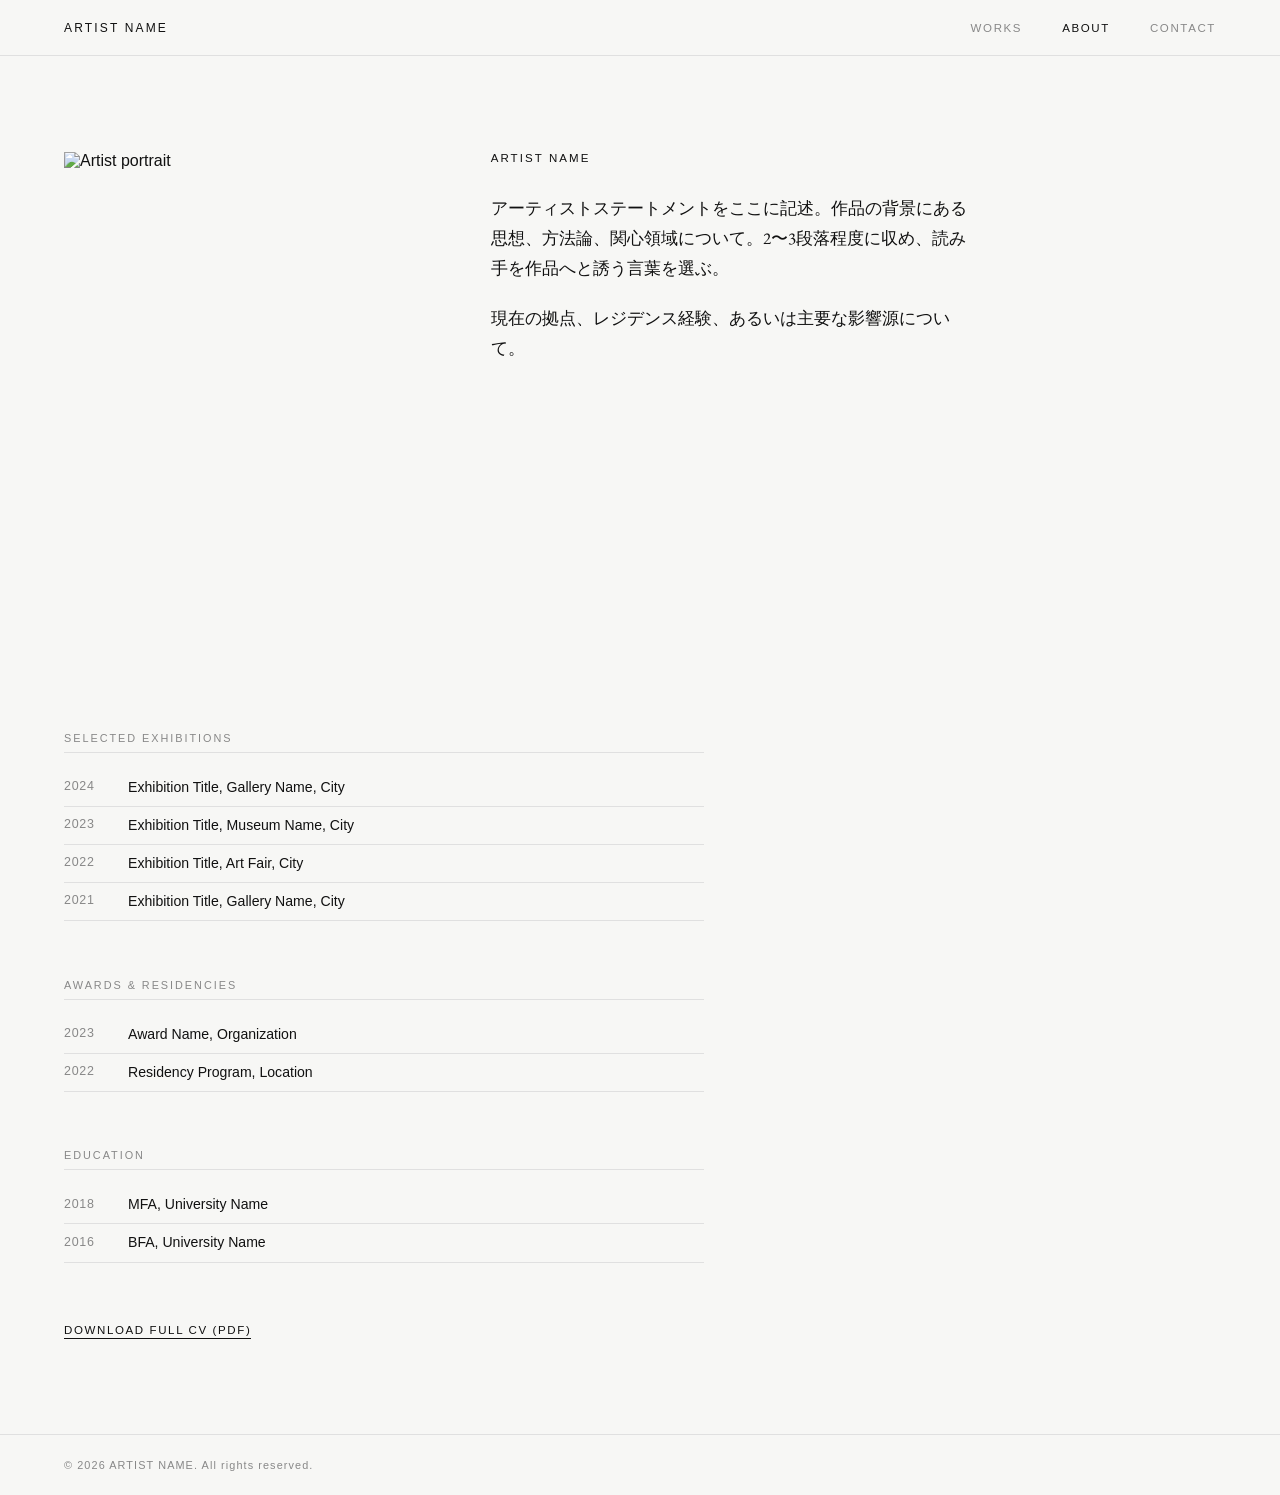
==== about.html @ 04e2e1ee "Add files via upload" ====
<!DOCTYPE html>
<html lang="ja">
<head>
  <meta charset="UTF-8" />
  <meta name="viewport" content="width=device-width, initial-scale=1.0" />
  <title>ARTIST NAME — About</title>
  <meta name="description" content="Bio and CV of ARTIST NAME" />
  <link rel="stylesheet" href="assets/css/style.css" />
  <link rel="preconnect" href="https://fonts.googleapis.com" />
  <link rel="preconnect" href="https://fonts.gstatic.com" crossorigin />
  <link href="https://fonts.googleapis.com/css2?family=EB+Garamond:ital,wght@0,400;0,500;1,400&family=Helvetica+Neue:wght@300;400&display=swap" rel="stylesheet" />
</head>
<body>

  <header class="site-header">
    <a href="index.html" class="site-title">ARTIST NAME</a>
    <nav class="site-nav">
      <a href="index.html" class="nav-link">Works</a>
      <a href="about.html" class="nav-link active">About</a>
      <a href="contact.html" class="nav-link">Contact</a>
    </nav>
  </header>

  <main class="about-page">

    <section class="about-bio">
      <div class="about-portrait">
        <img src="assets/images/portrait.jpg" alt="Artist portrait" />
      </div>
      <div class="about-text">
        <h1 class="about-name">ARTIST NAME</h1>
        <p class="about-statement">
          アーティストステートメントをここに記述。作品の背景にある思想、方法論、関心領域について。2〜3段落程度に収め、読み手を作品へと誘う言葉を選ぶ。
        </p>
        <p class="about-statement">
          現在の拠点、レジデンス経験、あるいは主要な影響源について。
        </p>
      </div>
    </section>

    <!-- CV -->
    <section class="cv-section">

      <div class="cv-block">
        <h2 class="cv-heading">Selected Exhibitions</h2>
        <ul class="cv-list">
          <li><span class="cv-year">2024</span><span class="cv-detail">Exhibition Title, Gallery Name, City</span></li>
          <li><span class="cv-year">2023</span><span class="cv-detail">Exhibition Title, Museum Name, City</span></li>
          <li><span class="cv-year">2022</span><span class="cv-detail">Exhibition Title, Art Fair, City</span></li>
          <li><span class="cv-year">2021</span><span class="cv-detail">Exhibition Title, Gallery Name, City</span></li>
        </ul>
      </div>

      <div class="cv-block">
        <h2 class="cv-heading">Awards &amp; Residencies</h2>
        <ul class="cv-list">
          <li><span class="cv-year">2023</span><span class="cv-detail">Award Name, Organization</span></li>
          <li><span class="cv-year">2022</span><span class="cv-detail">Residency Program, Location</span></li>
        </ul>
      </div>

      <div class="cv-block">
        <h2 class="cv-heading">Education</h2>
        <ul class="cv-list">
          <li><span class="cv-year">2018</span><span class="cv-detail">MFA, University Name</span></li>
          <li><span class="cv-year">2016</span><span class="cv-detail">BFA, University Name</span></li>
        </ul>
      </div>

      <div class="cv-download">
        <a href="assets/cv.pdf" class="cv-download-link" download>Download Full CV (PDF)</a>
      </div>

    </section>

  </main>

  <footer class="site-footer">
    <span>&copy; <span id="year"></span> ARTIST NAME. All rights reserved.</span>
  </footer>

  <script src="assets/js/main.js"></script>
</body>
</html>
---- assets/css/style.css ----
/* ============================================================
   ARTIST PORTFOLIO — style.css
   Philosophy: Work first. Everything else is silence.
   ============================================================ */

/* ── TOKENS ───────────────────────────────────────────────── */
:root {
  --bg:          #f7f7f5;
  --surface:     #ffffff;
  --ink:         #111111;
  --ink-muted:   #888888;
  --border:      #e0e0e0;
  --accent:      #111111;

  --font-serif:  'EB Garamond', Georgia, serif;
  --font-sans:   'Helvetica Neue', Helvetica, Arial, sans-serif;

  --header-h:    56px;
  --gap:         clamp(16px, 2.5vw, 40px);
  --page-pad:    clamp(20px, 5vw, 72px);

  --ease:        cubic-bezier(0.25, 0.1, 0.25, 1);
}

/* ── RESET ────────────────────────────────────────────────── */
*, *::before, *::after { box-sizing: border-box; margin: 0; padding: 0; }

html { font-size: 16px; scroll-behavior: smooth; }

body {
  background: var(--bg);
  color: var(--ink);
  font-family: var(--font-sans);
  font-weight: 300;
  -webkit-font-smoothing: antialiased;
  min-height: 100vh;
  display: flex;
  flex-direction: column;
}

img { display: block; max-width: 100%; height: auto; }
a   { color: inherit; text-decoration: none; }
ul  { list-style: none; }

/* ── HEADER ───────────────────────────────────────────────── */
.site-header {
  position: fixed;
  top: 0; left: 0; right: 0;
  height: var(--header-h);
  display: flex;
  align-items: center;
  justify-content: space-between;
  padding: 0 var(--page-pad);
  background: var(--bg);
  z-index: 100;
  border-bottom: 1px solid var(--border);
}

.site-title {
  font-family: var(--font-sans);
  font-size: 0.75rem;
  font-weight: 400;
  letter-spacing: 0.18em;
  text-transform: uppercase;
}

.site-nav { display: flex; gap: 2.5rem; }

.nav-link {
  font-size: 0.72rem;
  font-weight: 400;
  letter-spacing: 0.14em;
  text-transform: uppercase;
  color: var(--ink-muted);
  transition: color 0.2s var(--ease);
}
.nav-link:hover, .nav-link.active { color: var(--ink); }

/* ── WORKS GRID ───────────────────────────────────────────── */
.works-grid {
  margin-top: var(--header-h);
  padding: calc(var(--gap) * 2) var(--page-pad);
  display: grid;
  grid-template-columns: repeat(auto-fill, minmax(min(280px, 100%), 1fr));
  gap: calc(var(--gap) * 2) var(--gap);
  flex: 1;
}

.work-item { cursor: pointer; }

.work-thumb {
  overflow: hidden;
  background: var(--border);
  aspect-ratio: 4 / 3;
}

.work-thumb img {
  width: 100%;
  height: 100%;
  object-fit: cover;
  transition: transform 0.55s var(--ease), opacity 0.3s var(--ease);
}

.work-item:hover .work-thumb img {
  transform: scale(1.03);
  opacity: 0.88;
}

.work-meta {
  margin-top: 0.75rem;
  display: flex;
  justify-content: space-between;
  align-items: baseline;
}

.work-title {
  font-family: var(--font-serif);
  font-size: 0.95rem;
  font-style: italic;
  letter-spacing: 0.01em;
}

.work-year {
  font-size: 0.7rem;
  letter-spacing: 0.1em;
  color: var(--ink-muted);
}

/* ── LIGHTBOX ─────────────────────────────────────────────── */
.lightbox {
  position: fixed;
  inset: 0;
  background: rgba(17, 17, 17, 0.96);
  display: flex;
  align-items: center;
  justify-content: center;
  z-index: 200;
  opacity: 0;
  pointer-events: none;
  transition: opacity 0.3s var(--ease);
}
.lightbox.open {
  opacity: 1;
  pointer-events: all;
}

.lightbox-inner {
  display: flex;
  flex-direction: column;
  align-items: center;
  max-width: 90vw;
  max-height: 90vh;
}

.lightbox-img {
  max-width: 90vw;
  max-height: 80vh;
  object-fit: contain;
}

.lightbox-caption {
  margin-top: 1.2rem;
  display: flex;
  gap: 1.5rem;
  align-items: baseline;
}

.lightbox-title {
  font-family: var(--font-serif);
  font-style: italic;
  font-size: 1rem;
  color: rgba(255,255,255,0.85);
}
.lightbox-year {
  font-size: 0.72rem;
  letter-spacing: 0.12em;
  color: rgba(255,255,255,0.4);
}

.lightbox-close,
.lightbox-prev,
.lightbox-next {
  position: fixed;
  background: none;
  border: none;
  color: rgba(255,255,255,0.55);
  cursor: pointer;
  font-size: 1.1rem;
  padding: 12px;
  transition: color 0.2s;
  line-height: 1;
}
.lightbox-close:hover,
.lightbox-prev:hover,
.lightbox-next:hover { color: #fff; }

.lightbox-close { top: 20px; right: 24px; font-size: 1rem; }
.lightbox-prev  { left: 20px; top: 50%; transform: translateY(-50%); font-size: 1.4rem; }
.lightbox-next  { right: 20px; top: 50%; transform: translateY(-50%); font-size: 1.4rem; }

/* ── ABOUT PAGE ───────────────────────────────────────────── */
.about-page {
  margin-top: var(--header-h);
  padding: calc(var(--gap) * 3) var(--page-pad);
  flex: 1;
}

.about-bio {
  display: grid;
  grid-template-columns: 1fr 2fr;
  gap: calc(var(--gap) * 2);
  margin-bottom: calc(var(--gap) * 3);
  align-items: start;
}

.about-portrait img {
  width: 100%;
  aspect-ratio: 3 / 4;
  object-fit: cover;
  filter: grayscale(15%);
}

.about-name {
  font-family: var(--font-sans);
  font-size: 0.72rem;
  font-weight: 400;
  letter-spacing: 0.18em;
  text-transform: uppercase;
  margin-bottom: 1.8rem;
}

.about-statement {
  font-family: var(--font-serif);
  font-size: 1.05rem;
  line-height: 1.8;
  color: var(--ink);
  margin-bottom: 1.2rem;
  max-width: 60ch;
}

/* CV */
.cv-section { max-width: 640px; }

.cv-block { margin-bottom: calc(var(--gap) * 1.8); }

.cv-heading {
  font-family: var(--font-sans);
  font-size: 0.68rem;
  font-weight: 400;
  letter-spacing: 0.18em;
  text-transform: uppercase;
  color: var(--ink-muted);
  margin-bottom: 1rem;
  padding-bottom: 0.5rem;
  border-bottom: 1px solid var(--border);
}

.cv-list li {
  display: grid;
  grid-template-columns: 3.5rem 1fr;
  gap: 0.5rem;
  padding: 0.5rem 0;
  border-bottom: 1px solid var(--border);
  font-size: 0.88rem;
  line-height: 1.5;
}

.cv-year {
  color: var(--ink-muted);
  font-size: 0.78rem;
  letter-spacing: 0.06em;
  padding-top: 0.05em;
}

.cv-download { margin-top: calc(var(--gap) * 1.5); }

.cv-download-link {
  font-size: 0.72rem;
  letter-spacing: 0.14em;
  text-transform: uppercase;
  border-bottom: 1px solid var(--ink);
  padding-bottom: 2px;
  transition: opacity 0.2s;
}
.cv-download-link:hover { opacity: 0.5; }

/* ── CONTACT PAGE ─────────────────────────────────────────── */
.contact-page {
  margin-top: var(--header-h);
  flex: 1;
  display: flex;
  align-items: center;
  justify-content: flex-start;
  padding: var(--gap) var(--page-pad);
}

.contact-inner { max-width: 400px; }

.contact-heading {
  font-family: var(--font-sans);
  font-size: 0.68rem;
  font-weight: 400;
  letter-spacing: 0.18em;
  text-transform: uppercase;
  color: var(--ink-muted);
  margin-bottom: 2.5rem;
}

.contact-info p {
  font-family: var(--font-serif);
  font-size: 1rem;
  line-height: 1.9;
  margin-bottom: 1.8rem;
}

.contact-email {
  border-bottom: 1px solid var(--ink);
  transition: opacity 0.2s;
}
.contact-email:hover { opacity: 0.5; }

.contact-social { margin-top: 2rem; }

.social-link {
  font-size: 0.72rem;
  letter-spacing: 0.14em;
  text-transform: uppercase;
  color: var(--ink-muted);
  border-bottom: 1px solid var(--border);
  padding-bottom: 2px;
  transition: color 0.2s, border-color 0.2s;
}
.social-link:hover { color: var(--ink); border-color: var(--ink); }

/* ── FOOTER ───────────────────────────────────────────────── */
.site-footer {
  padding: 1.5rem var(--page-pad);
  font-size: 0.68rem;
  letter-spacing: 0.1em;
  color: var(--ink-muted);
  border-top: 1px solid var(--border);
}

/* ── MOBILE ───────────────────────────────────────────────── */
@media (max-width: 640px) {
  .works-grid {
    grid-template-columns: 1fr 1fr;
    gap: var(--gap);
    padding: calc(var(--gap) * 1.5) var(--page-pad);
  }

  .about-bio {
    grid-template-columns: 1fr;
  }

  .about-portrait { max-width: 200px; }

  .site-nav { gap: 1.5rem; }

  .lightbox-prev { left: 8px; }
  .lightbox-next { right: 8px; }
}

@media (max-width: 380px) {
  .works-grid { grid-template-columns: 1fr; }
}
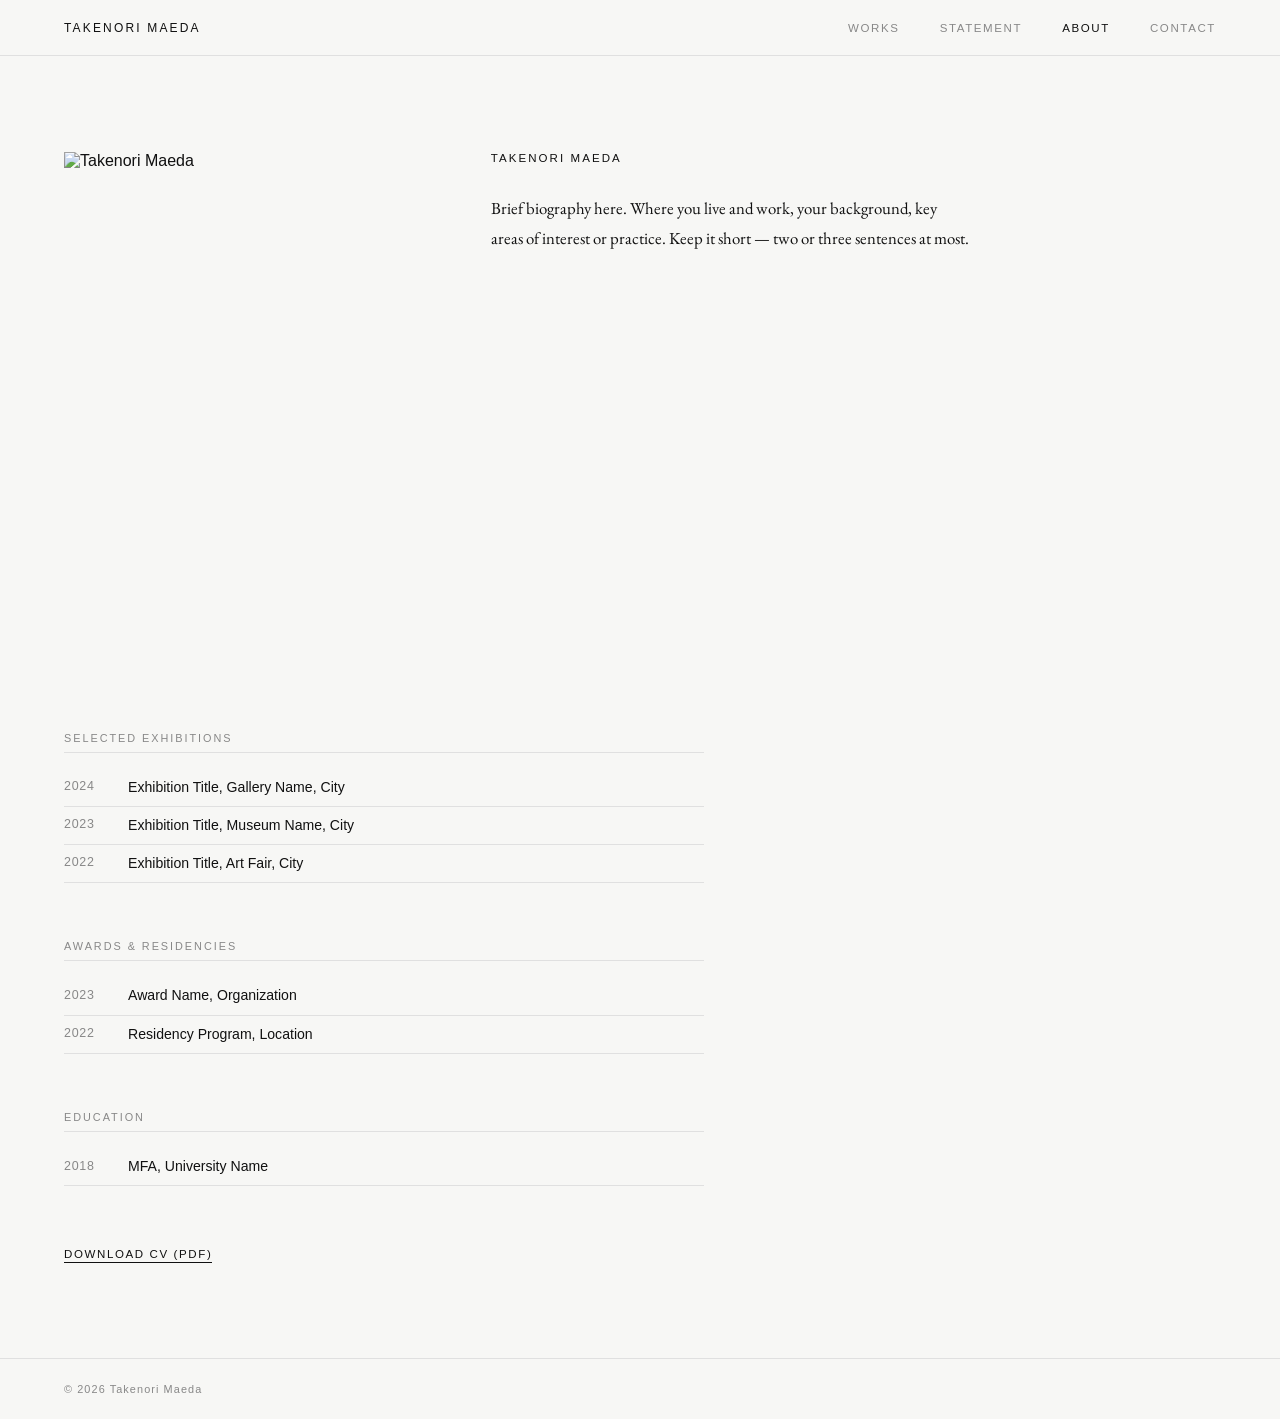
==== commit abf32b45: "Add files via upload" ====
--- a/about.html
+++ b/about.html
@@ -1,21 +1,21 @@
 <!DOCTYPE html>
-<html lang="ja">
+<html lang="en">
 <head>
   <meta charset="UTF-8" />
   <meta name="viewport" content="width=device-width, initial-scale=1.0" />
-  <title>ARTIST NAME — About</title>
-  <meta name="description" content="Bio and CV of ARTIST NAME" />
+  <title>About — TAKENORI MAEDA</title>
   <link rel="stylesheet" href="assets/css/style.css" />
   <link rel="preconnect" href="https://fonts.googleapis.com" />
   <link rel="preconnect" href="https://fonts.gstatic.com" crossorigin />
-  <link href="https://fonts.googleapis.com/css2?family=EB+Garamond:ital,wght@0,400;0,500;1,400&family=Helvetica+Neue:wght@300;400&display=swap" rel="stylesheet" />
+  <link href="https://fonts.googleapis.com/css2?family=EB+Garamond:ital,wght@0,400;0,500;1,400&display=swap" rel="stylesheet" />
 </head>
-<body>
+<body class="page-about">
 
   <header class="site-header">
-    <a href="index.html" class="site-title">ARTIST NAME</a>
+    <a href="index.html" class="site-title">TAKENORI MAEDA</a>
     <nav class="site-nav">
-      <a href="index.html" class="nav-link">Works</a>
+      <a href="works.html" class="nav-link">Works</a>
+      <a href="statement.html" class="nav-link">Statement</a>
       <a href="about.html" class="nav-link active">About</a>
       <a href="contact.html" class="nav-link">Contact</a>
     </nav>
@@ -25,20 +25,16 @@
 
     <section class="about-bio">
       <div class="about-portrait">
-        <img src="assets/images/portrait.jpg" alt="Artist portrait" />
+        <img src="assets/images/portrait.jpg" alt="Takenori Maeda" />
       </div>
       <div class="about-text">
-        <h1 class="about-name">ARTIST NAME</h1>
+        <h1 class="about-name">TAKENORI MAEDA</h1>
         <p class="about-statement">
-          アーティストステートメントをここに記述。作品の背景にある思想、方法論、関心領域について。2〜3段落程度に収め、読み手を作品へと誘う言葉を選ぶ。
-        </p>
-        <p class="about-statement">
-          現在の拠点、レジデンス経験、あるいは主要な影響源について。
+          Brief biography here. Where you live and work, your background, key areas of interest or practice. Keep it short — two or three sentences at most.
         </p>
       </div>
     </section>
 
-    <!-- CV -->
     <section class="cv-section">
 
       <div class="cv-block">
@@ -47,7 +43,6 @@
           <li><span class="cv-year">2024</span><span class="cv-detail">Exhibition Title, Gallery Name, City</span></li>
           <li><span class="cv-year">2023</span><span class="cv-detail">Exhibition Title, Museum Name, City</span></li>
           <li><span class="cv-year">2022</span><span class="cv-detail">Exhibition Title, Art Fair, City</span></li>
-          <li><span class="cv-year">2021</span><span class="cv-detail">Exhibition Title, Gallery Name, City</span></li>
         </ul>
       </div>
 
@@ -63,12 +58,11 @@
         <h2 class="cv-heading">Education</h2>
         <ul class="cv-list">
           <li><span class="cv-year">2018</span><span class="cv-detail">MFA, University Name</span></li>
-          <li><span class="cv-year">2016</span><span class="cv-detail">BFA, University Name</span></li>
         </ul>
       </div>
 
       <div class="cv-download">
-        <a href="assets/cv.pdf" class="cv-download-link" download>Download Full CV (PDF)</a>
+        <a href="assets/cv.pdf" class="cv-download-link" download>Download CV (PDF)</a>
       </div>
 
     </section>
@@ -76,7 +70,7 @@
   </main>
 
   <footer class="site-footer">
-    <span>&copy; <span id="year"></span> ARTIST NAME. All rights reserved.</span>
+    <span>&copy; <span id="year"></span> Takenori Maeda</span>
   </footer>
 
   <script src="assets/js/main.js"></script>
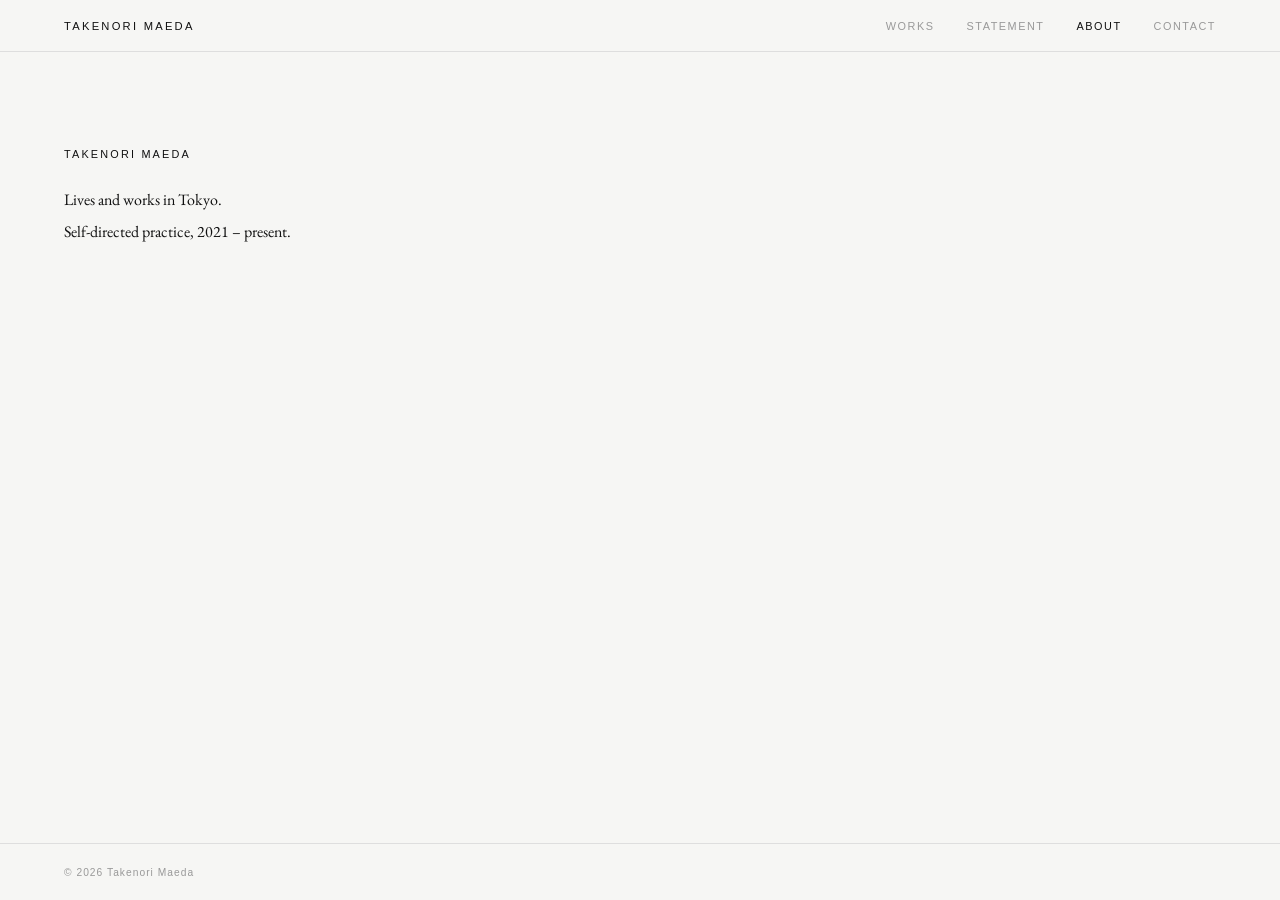
==== commit 7793d1d9: "Add files via upload" ====
--- a/about.html
+++ b/about.html
@@ -23,48 +23,12 @@
 
   <main class="about-page">
 
-    <section class="about-bio">
-      <div class="about-portrait">
-        <img src="assets/images/portrait.jpg" alt="Takenori Maeda" />
-      </div>
-      <div class="about-text">
-        <h1 class="about-name">TAKENORI MAEDA</h1>
-        <p class="about-statement">
-          Brief biography here. Where you live and work, your background, key areas of interest or practice. Keep it short — two or three sentences at most.
-        </p>
-      </div>
-    </section>
-
-    <section class="cv-section">
-
-      <div class="cv-block">
-        <h2 class="cv-heading">Selected Exhibitions</h2>
-        <ul class="cv-list">
-          <li><span class="cv-year">2024</span><span class="cv-detail">Exhibition Title, Gallery Name, City</span></li>
-          <li><span class="cv-year">2023</span><span class="cv-detail">Exhibition Title, Museum Name, City</span></li>
-          <li><span class="cv-year">2022</span><span class="cv-detail">Exhibition Title, Art Fair, City</span></li>
-        </ul>
-      </div>
-
-      <div class="cv-block">
-        <h2 class="cv-heading">Awards &amp; Residencies</h2>
-        <ul class="cv-list">
-          <li><span class="cv-year">2023</span><span class="cv-detail">Award Name, Organization</span></li>
-          <li><span class="cv-year">2022</span><span class="cv-detail">Residency Program, Location</span></li>
-        </ul>
-      </div>
-
-      <div class="cv-block">
-        <h2 class="cv-heading">Education</h2>
-        <ul class="cv-list">
-          <li><span class="cv-year">2018</span><span class="cv-detail">MFA, University Name</span></li>
-        </ul>
-      </div>
-
-      <div class="cv-download">
-        <a href="assets/cv.pdf" class="cv-download-link" download>Download CV (PDF)</a>
-      </div>
-
+    <section class="about-bio" style="display: block; text-align: left;">
+      <h1 class="about-name">TAKENORI MAEDA</h1>
+      <p class="about-statement" style="line-height: 2;">
+        Lives and works in Tokyo.<br>
+        Self-directed practice, 2021 – present.
+      </p>
     </section>
 
   </main>
--- a/assets/css/style.css
+++ b/assets/css/style.css
@@ -1,33 +1,28 @@
 /* ============================================================
-   ARTIST PORTFOLIO — style.css
-   Philosophy: Work first. Everything else is silence.
+   TAKENORI MAEDA — style.css
    ============================================================ */
 
 /* ── TOKENS ───────────────────────────────────────────────── */
 :root {
-  --bg:          #f7f7f5;
-  --surface:     #ffffff;
-  --ink:         #111111;
-  --ink-muted:   #888888;
-  --border:      #e0e0e0;
-  --accent:      #111111;
-
-  --font-serif:  'EB Garamond', Georgia, serif;
-  --font-sans:   'Helvetica Neue', Helvetica, Arial, sans-serif;
-
-  --header-h:    56px;
-  --gap:         clamp(16px, 2.5vw, 40px);
-  --page-pad:    clamp(20px, 5vw, 72px);
-
-  --ease:        cubic-bezier(0.25, 0.1, 0.25, 1);
+  --bg:         #f6f6f4;
+  --ink:        #111111;
+  --ink-muted:  #999999;
+  --border:     #dedede;
+
+  --font-serif: 'EB Garamond', Georgia, serif;
+  --font-mincho: 'Shippori Mincho', 'Hiragino Mincho ProN', 'Yu Mincho', 'MS Mincho', serif;
+  --font-sans:  'Helvetica Neue', Helvetica, Arial, sans-serif;
+
+  --header-h:   52px;
+  --page-pad:   clamp(20px, 5vw, 72px);
+  --gap:        clamp(14px, 2.5vw, 36px);
+  --ease:       cubic-bezier(0.25, 0.1, 0.25, 1);
 }
 
 /* ── RESET ────────────────────────────────────────────────── */
 *, *::before, *::after { box-sizing: border-box; margin: 0; padding: 0; }
-
-html { font-size: 16px; scroll-behavior: smooth; }
-
-body {
+html  { font-size: 16px; }
+body  {
   background: var(--bg);
   color: var(--ink);
   font-family: var(--font-sans);
@@ -36,11 +31,19 @@
   min-height: 100vh;
   display: flex;
   flex-direction: column;
-}
-
-img { display: block; max-width: 100%; height: auto; }
-a   { color: inherit; text-decoration: none; }
-ul  { list-style: none; }
+  opacity: 0;
+  transition: opacity 0.45s var(--ease);
+}
+body.page-visible {
+  opacity: 1;
+}
+body.page-fade-out {
+  opacity: 0;
+  transition: opacity 0.3s var(--ease);
+}
+img   { display: block; max-width: 100%; height: auto; }
+a     { color: inherit; text-decoration: none; }
+ul    { list-style: none; }
 
 /* ── HEADER ───────────────────────────────────────────────── */
 .site-header {
@@ -57,57 +60,213 @@
 }
 
 .site-title {
+  font-size: 0.7rem;
+  font-weight: 400;
+  letter-spacing: 0.2em;
+  text-transform: uppercase;
+}
+
+.site-nav { display: flex; gap: 2rem; }
+
+.nav-link {
+  font-size: 0.68rem;
+  letter-spacing: 0.14em;
+  text-transform: uppercase;
+  color: var(--ink-muted);
+  transition: color 0.2s var(--ease);
+}
+.nav-link:hover,
+.nav-link.active { color: var(--ink); }
+
+/* ── TOP PAGE ─────────────────────────────────────────────── */
+.page-top .top-main {
+  flex: 1;
+  margin-top: var(--header-h);
+  display: flex;
+  align-items: center;
+  justify-content: center;
+  padding: calc(var(--gap) * 3) var(--page-pad);
+}
+
+.top-hero {
+  display: flex;
+  flex-direction: column;
+  align-items: center;
+  text-align: center;
+  gap: 2.5rem;
+}
+
+.top-manifesto {
+  font-family: var(--font-serif);
+  font-size: clamp(1.5rem, 4vw, 2.5rem);
+  font-weight: 400;
+  line-height: 1.4;
+  color: var(--ink);
+}
+
+.manifesto-line {
+  display: block;
+}
+
+.top-enter-link {
+  font-size: 0.74rem;
+  letter-spacing: 0.15em;
+  text-transform: uppercase;
+  color: var(--ink-muted);
+  transition: all 0.3s var(--ease);
+}
+.top-enter-link:hover {
+  color: var(--ink);
+}
+
+.works-page {
+  margin-top: var(--header-h);
+  padding: var(--gap) var(--page-pad);
+  flex: 1;
+}
+
+.works-process {
+  margin-bottom: calc(var(--gap) * 4);
+  max-width: 740px;
+  position: relative;
+}
+
+.works-process h2 {
+  font-size: 0.62rem;
   font-family: var(--font-sans);
+  font-weight: 400;
+  letter-spacing: 0.2em;
+  color: var(--ink-muted);
+  margin-bottom: 2rem;
+  border-bottom: 1px solid var(--border);
+  padding-bottom: 0.5rem;
+}
+
+.process-step {
+  margin-bottom: 0.8rem;
+}
+
+.process-step h3 {
+  font-family: var(--font-serif);
+  font-size: 0.85rem;
+  font-weight: 400;
+  letter-spacing: 0.12em;
+  color: var(--ink-muted);
+  margin-bottom: 0.7rem;
+}
+
+.process-step h3::before { content: "— "; }
+.process-step h3::after  { content: " —"; }
+
+
+.process-step p {
+  font-family: var(--font-sans);
+  font-size: 0.85rem;
+  line-height: 1.6;
+  color: var(--ink);
+  margin-bottom: 0.3rem;
+}
+
+.process-step h3.en {
+  display: block;
+}
+
+.process-step h3.jp {
+  display: none;
+  font-family: var(--font-mincho);
+}
+
+body.show-jp .process-step h3.jp {
+  display: block;
+}
+
+body.show-jp .process-step h3.en {
+  display: none;
+}
+
+.process-step p.en {
+  font-family: var(--font-serif);
+  font-size: 1rem;
+  line-height: 1.5;
+  color: var(--ink);
+}
+
+.process-step p.jp {
+  display: none;
+  font-family: var(--font-mincho);
+  font-size: 0.92rem;
+  line-height: 1.85;
+}
+
+body.show-jp .process-step p.jp {
+  display: block;
+}
+
+body.show-jp .process-step p.en {
+  display: none;
+}
+
+.statement-block[lang="ja"] {
+  display: none;
+}
+
+body.show-jp .statement-block[lang="ja"] {
+  display: block;
+}
+
+body.show-jp .statement-block[lang="en"] {
+  display: none;
+}
+
+.lang-toggle {
+  position: absolute;
+  top: 0;
+  right: 0;
   font-size: 0.75rem;
-  font-weight: 400;
-  letter-spacing: 0.18em;
-  text-transform: uppercase;
-}
-
-.site-nav { display: flex; gap: 2.5rem; }
-
-.nav-link {
-  font-size: 0.72rem;
-  font-weight: 400;
-  letter-spacing: 0.14em;
-  text-transform: uppercase;
-  color: var(--ink-muted);
+  letter-spacing: 0.15em;
+  color: var(--ink-muted);
+  cursor: pointer;
+  background: none;
+  border: none;
+  text-decoration: underline;
+  text-underline-offset: 4px;
   transition: color 0.2s var(--ease);
 }
-.nav-link:hover, .nav-link.active { color: var(--ink); }
+
+.lang-toggle:hover {
+  color: var(--ink);
+}
 
 /* ── WORKS GRID ───────────────────────────────────────────── */
 .works-grid {
-  margin-top: var(--header-h);
-  padding: calc(var(--gap) * 2) var(--page-pad);
   display: grid;
-  grid-template-columns: repeat(auto-fill, minmax(min(280px, 100%), 1fr));
+  grid-template-columns: repeat(3, 1fr);
   gap: calc(var(--gap) * 2) var(--gap);
-  flex: 1;
-}
-
-.work-item { cursor: pointer; }
+}
+
+.work-item {
+  cursor: pointer;
+}
 
 .work-thumb {
   overflow: hidden;
-  background: var(--border);
-  aspect-ratio: 4 / 3;
+  background: transparent;
 }
 
 .work-thumb img {
   width: 100%;
-  height: 100%;
-  object-fit: cover;
-  transition: transform 0.55s var(--ease), opacity 0.3s var(--ease);
+  height: auto;
+  display: block;
+  transition: transform 0.5s var(--ease), opacity 0.3s var(--ease);
 }
 
 .work-item:hover .work-thumb img {
-  transform: scale(1.03);
-  opacity: 0.88;
+  transform: scale(1.04);
+  opacity: 0.85;
 }
 
 .work-meta {
-  margin-top: 0.75rem;
+  margin-top: 0.65rem;
   display: flex;
   justify-content: space-between;
   align-items: baseline;
@@ -115,13 +274,11 @@
 
 .work-title {
   font-family: var(--font-serif);
-  font-size: 0.95rem;
-  font-style: italic;
-  letter-spacing: 0.01em;
+  font-size: 0.9rem;
 }
 
 .work-year {
-  font-size: 0.7rem;
+  font-size: 0.68rem;
   letter-spacing: 0.1em;
   color: var(--ink-muted);
 }
@@ -130,7 +287,7 @@
 .lightbox {
   position: fixed;
   inset: 0;
-  background: rgba(17, 17, 17, 0.96);
+  background: rgba(10, 10, 10, 0.95);
   display: flex;
   align-items: center;
   justify-content: center;
@@ -148,18 +305,17 @@
   display: flex;
   flex-direction: column;
   align-items: center;
-  max-width: 90vw;
-  max-height: 90vh;
+  gap: 1.2rem;
+  max-width: 92vw;
 }
 
 .lightbox-img {
-  max-width: 90vw;
+  max-width: 88vw;
   max-height: 80vh;
   object-fit: contain;
 }
 
 .lightbox-caption {
-  margin-top: 1.2rem;
   display: flex;
   gap: 1.5rem;
   align-items: baseline;
@@ -169,12 +325,12 @@
   font-family: var(--font-serif);
   font-style: italic;
   font-size: 1rem;
-  color: rgba(255,255,255,0.85);
+  color: rgba(255,255,255,0.8);
 }
 .lightbox-year {
-  font-size: 0.72rem;
+  font-size: 0.68rem;
   letter-spacing: 0.12em;
-  color: rgba(255,255,255,0.4);
+  color: rgba(255,255,255,0.35);
 }
 
 .lightbox-close,
@@ -183,20 +339,66 @@
   position: fixed;
   background: none;
   border: none;
-  color: rgba(255,255,255,0.55);
+  color: rgba(255,255,255,0.45);
   cursor: pointer;
-  font-size: 1.1rem;
   padding: 12px;
+  line-height: 1;
   transition: color 0.2s;
-  line-height: 1;
 }
 .lightbox-close:hover,
 .lightbox-prev:hover,
 .lightbox-next:hover { color: #fff; }
 
-.lightbox-close { top: 20px; right: 24px; font-size: 1rem; }
-.lightbox-prev  { left: 20px; top: 50%; transform: translateY(-50%); font-size: 1.4rem; }
-.lightbox-next  { right: 20px; top: 50%; transform: translateY(-50%); font-size: 1.4rem; }
+.lightbox-close { top: 18px; right: 22px; font-size: 0.9rem; }
+.lightbox-prev  { left: 18px; top: 50%; transform: translateY(-50%); font-size: 1.3rem; }
+.lightbox-next  { right: 18px; top: 50%; transform: translateY(-50%); font-size: 1.3rem; }
+
+/* ── STATEMENT PAGE ───────────────────────────────────────── */
+.statement-page {
+  margin-top: var(--header-h);
+  flex: 1;
+  display: flex;
+  justify-content: center;
+  padding: var(--gap) clamp(24px, 8vw, var(--page-pad));
+  box-sizing: border-box;
+}
+
+.statement-inner {
+  width: 100%;
+  max-width: 680px;
+  margin: 0 auto;
+}
+
+.statement-block { margin-bottom: var(--gap); }
+
+.statement-lang {
+  font-size: 0.62rem;
+  font-family: var(--font-sans);
+  font-weight: 400;
+  letter-spacing: 0.2em;
+  color: var(--ink-muted);
+  margin-bottom: 1.4rem;
+}
+
+.statement-text p {
+  font-family: var(--font-serif);
+  font-size: 1.05rem;
+  line-height: 1.65;
+  margin-bottom: 1rem;
+  max-width: 100%;
+}
+
+.statement-block[lang="ja"] .statement-text p {
+  font-family: var(--font-mincho);
+  font-size: 1rem;
+  line-height: 1.9;
+}
+
+.statement-divider {
+  border: none;
+  border-top: 1px solid var(--border);
+  margin: calc(var(--gap) * 2) 0;
+}
 
 /* ── ABOUT PAGE ───────────────────────────────────────────── */
 .about-page {
@@ -207,7 +409,7 @@
 
 .about-bio {
   display: grid;
-  grid-template-columns: 1fr 2fr;
+  grid-template-columns: 200px 1fr;
   gap: calc(var(--gap) * 2);
   margin-bottom: calc(var(--gap) * 3);
   align-items: start;
@@ -217,40 +419,33 @@
   width: 100%;
   aspect-ratio: 3 / 4;
   object-fit: cover;
-  filter: grayscale(15%);
 }
 
 .about-name {
-  font-family: var(--font-sans);
-  font-size: 0.72rem;
-  font-weight: 400;
-  letter-spacing: 0.18em;
-  text-transform: uppercase;
-  margin-bottom: 1.8rem;
+  font-size: 0.68rem;
+  font-weight: 400;
+  letter-spacing: 0.2em;
+  margin-bottom: 1.5rem;
 }
 
 .about-statement {
   font-family: var(--font-serif);
-  font-size: 1.05rem;
+  font-size: 1rem;
   line-height: 1.8;
-  color: var(--ink);
-  margin-bottom: 1.2rem;
-  max-width: 60ch;
-}
-
-/* CV */
-.cv-section { max-width: 640px; }
+  max-width: 52ch;
+}
+
+.cv-section { max-width: 580px; }
 
 .cv-block { margin-bottom: calc(var(--gap) * 1.8); }
 
 .cv-heading {
-  font-family: var(--font-sans);
-  font-size: 0.68rem;
-  font-weight: 400;
-  letter-spacing: 0.18em;
-  text-transform: uppercase;
-  color: var(--ink-muted);
-  margin-bottom: 1rem;
+  font-size: 0.62rem;
+  font-weight: 400;
+  letter-spacing: 0.2em;
+  text-transform: uppercase;
+  color: var(--ink-muted);
+  margin-bottom: 0.9rem;
   padding-bottom: 0.5rem;
   border-bottom: 1px solid var(--border);
 }
@@ -258,31 +453,29 @@
 .cv-list li {
   display: grid;
   grid-template-columns: 3.5rem 1fr;
-  gap: 0.5rem;
-  padding: 0.5rem 0;
+  padding: 0.45rem 0;
   border-bottom: 1px solid var(--border);
-  font-size: 0.88rem;
+  font-size: 0.86rem;
   line-height: 1.5;
 }
 
 .cv-year {
-  color: var(--ink-muted);
-  font-size: 0.78rem;
+  font-size: 0.72rem;
+  color: var(--ink-muted);
   letter-spacing: 0.06em;
-  padding-top: 0.05em;
 }
 
 .cv-download { margin-top: calc(var(--gap) * 1.5); }
 
 .cv-download-link {
-  font-size: 0.72rem;
+  font-size: 0.68rem;
   letter-spacing: 0.14em;
   text-transform: uppercase;
   border-bottom: 1px solid var(--ink);
   padding-bottom: 2px;
   transition: opacity 0.2s;
 }
-.cv-download-link:hover { opacity: 0.5; }
+.cv-download-link:hover { opacity: 0.4; }
 
 /* ── CONTACT PAGE ─────────────────────────────────────────── */
 .contact-page {
@@ -290,17 +483,14 @@
   flex: 1;
   display: flex;
   align-items: center;
-  justify-content: flex-start;
   padding: var(--gap) var(--page-pad);
 }
 
-.contact-inner { max-width: 400px; }
+.contact-inner { max-width: 380px; }
 
 .contact-heading {
-  font-family: var(--font-sans);
-  font-size: 0.68rem;
-  font-weight: 400;
-  letter-spacing: 0.18em;
+  font-size: 0.62rem;
+  letter-spacing: 0.2em;
   text-transform: uppercase;
   color: var(--ink-muted);
   margin-bottom: 2.5rem;
@@ -317,12 +507,10 @@
   border-bottom: 1px solid var(--ink);
   transition: opacity 0.2s;
 }
-.contact-email:hover { opacity: 0.5; }
-
-.contact-social { margin-top: 2rem; }
+.contact-email:hover { opacity: 0.4; }
 
 .social-link {
-  font-size: 0.72rem;
+  font-size: 0.68rem;
   letter-spacing: 0.14em;
   text-transform: uppercase;
   color: var(--ink-muted);
@@ -334,33 +522,42 @@
 
 /* ── FOOTER ───────────────────────────────────────────────── */
 .site-footer {
-  padding: 1.5rem var(--page-pad);
-  font-size: 0.68rem;
+  padding: 1.4rem var(--page-pad);
+  font-size: 0.64rem;
   letter-spacing: 0.1em;
   color: var(--ink-muted);
   border-top: 1px solid var(--border);
 }
 
 /* ── MOBILE ───────────────────────────────────────────────── */
-@media (max-width: 640px) {
+@media (max-width: 768px) {
+  .works-grid {
+    grid-template-columns: repeat(2, 1fr);
+    gap: var(--gap);
+  }
+}
+
+@media (max-width: 560px) {
+  .site-nav { gap: 1.2rem; }
+
   .works-grid {
     grid-template-columns: 1fr 1fr;
-    gap: var(--gap);
-    padding: calc(var(--gap) * 1.5) var(--page-pad);
+    padding: var(--gap) var(--page-pad);
   }
 
   .about-bio {
     grid-template-columns: 1fr;
   }
-
-  .about-portrait { max-width: 200px; }
-
-  .site-nav { gap: 1.5rem; }
-
-  .lightbox-prev { left: 8px; }
-  .lightbox-next { right: 8px; }
-}
-
-@media (max-width: 380px) {
-  .works-grid { grid-template-columns: 1fr; }
-}
+  .about-portrait { max-width: 160px; }
+
+  .lightbox-prev { left: 6px; }
+  .lightbox-next { right: 6px; }
+
+  .top-img-wrap { width: min(340px, 90vw); }
+}
+
+@media (max-width: 400px) {
+  .site-title { font-size: 0.62rem; letter-spacing: 0.12em; }
+  .site-nav   { gap: 0.9rem; }
+  .nav-link   { font-size: 0.6rem; }
+}
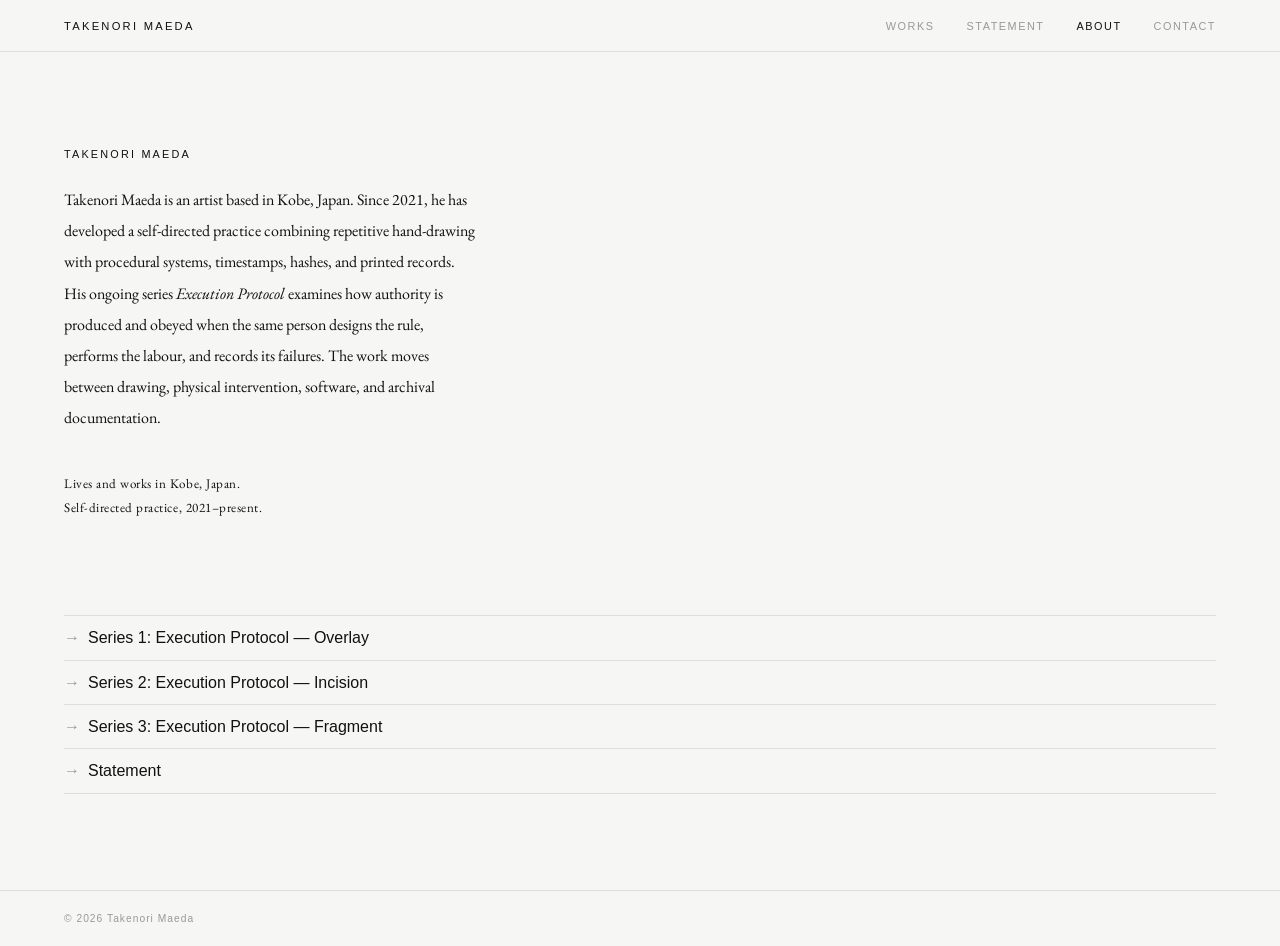
==== commit 16ac74e8: "Add files via upload" ====
--- a/about.html
+++ b/about.html
@@ -4,11 +4,19 @@
   <meta charset="UTF-8" />
   <meta name="viewport" content="width=device-width, initial-scale=1.0" />
   <title>About — TAKENORI MAEDA</title>
+  <meta
+    name="description"
+    content="Takenori Maeda is an artist based in Kobe, Japan. His practice combines repetitive hand-drawing, procedural systems, timestamps, hashes, and physical records."
+  />
   <link rel="stylesheet" href="assets/css/style.css" />
   <link rel="preconnect" href="https://fonts.googleapis.com" />
   <link rel="preconnect" href="https://fonts.gstatic.com" crossorigin />
-  <link href="https://fonts.googleapis.com/css2?family=EB+Garamond:ital,wght@0,400;0,500;1,400&display=swap" rel="stylesheet" />
+  <link
+    href="https://fonts.googleapis.com/css2?family=EB+Garamond:ital,wght@0,400;0,500;1,400&display=swap"
+    rel="stylesheet"
+  />
 </head>
+
 <body class="page-about">
 
   <header class="site-header">
@@ -23,13 +31,47 @@
 
   <main class="about-page">
 
-    <section class="about-bio" style="display: block; text-align: left;">
+    <section
+      class="about-bio"
+      style="display: block; max-width: 760px; text-align: left;"
+    >
       <h1 class="about-name">TAKENORI MAEDA</h1>
-      <p class="about-statement" style="line-height: 2;">
-        Lives and works in Tokyo.<br>
-        Self-directed practice, 2021 – present.
+
+      <div
+        class="about-statement"
+        style="font-size: 1rem; line-height: 1.95;"
+      >
+        <p>
+          Takenori Maeda is an artist based in Kobe, Japan. Since 2021,
+          he has developed a self-directed practice combining repetitive
+          hand-drawing with procedural systems, timestamps, hashes, and
+          printed records.
+        </p>
+
+        <p>
+          His ongoing series <em>Execution Protocol</em> examines how
+          authority is produced and obeyed when the same person designs
+          the rule, performs the labour, and records its failures. The
+          work moves between drawing, physical intervention, software,
+          and archival documentation.
+        </p>
+      </div>
+
+      <p
+        class="about-statement"
+        style="margin-top: 2.4rem; font-size: 0.82rem; line-height: 1.8; letter-spacing: 0.04em;"
+      >
+        Lives and works in Kobe, Japan.<br />
+        Self-directed practice, 2021–present.
       </p>
     </section>
+
+    <nav class="series-nav">
+      <a href="works.html">Series 1: Execution Protocol — Overlay</a>
+      <a href="incision.html">Series 2: Execution Protocol — Incision</a>
+      <a href="fragment.html">Series 3: Execution Protocol — Fragment</a>
+      <a href="statement.html">Statement</a>
+    </nav>
 
   </main>
 
--- a/assets/css/style.css
+++ b/assets/css/style.css
@@ -17,6 +17,10 @@
   --page-pad:   clamp(20px, 5vw, 72px);
   --gap:        clamp(14px, 2.5vw, 36px);
   --ease:       cubic-bezier(0.25, 0.1, 0.25, 1);
+
+  --flag: #c1121f;              /* recorded errors ONLY. no other use. */
+  --mono: ui-monospace, SFMono-Regular, "SF Mono", Menlo, Consolas,
+          "Liberation Mono", monospace;
 }
 
 /* ── RESET ────────────────────────────────────────────────── */
@@ -221,7 +225,7 @@
 .lang-toggle {
   position: absolute;
   top: 0;
-  right: 0;
+  right: 34px;
   font-size: 0.75rem;
   letter-spacing: 0.15em;
   color: var(--ink-muted);
@@ -561,3 +565,336 @@
   .site-nav   { gap: 0.9rem; }
   .nav-link   { font-size: 0.6rem; }
 }
+
+
+/* ============================================================
+   SERIES NAV — SITE-WIDE
+   Arrow is CSS-generated, never typed in HTML.
+   Each page omits its own link from the list.
+   ============================================================ */
+.series-nav{
+  margin: 56px 0 0;
+  border-top: 1px solid var(--border);
+}
+.series-nav a{
+  display: block;
+  padding: 11px 0 10px;
+  border-bottom: 1px solid var(--border);
+  color: var(--ink);
+  text-decoration: none;
+  font-size: 1rem;
+  line-height: 1.4;
+  transition: color .18s ease, border-color .18s ease;
+}
+.series-nav a::before{
+  content: "→";
+  display: inline-block;
+  width: 1.5em;
+  color: var(--ink-muted);
+  transition: color .18s ease, transform .18s ease;
+}
+.series-nav a:hover{
+  border-bottom-color: var(--ink);
+}
+.series-nav a:hover::before{
+  color: var(--ink);
+  transform: translateX(2px);
+}
+.series-nav a:focus-visible{
+  outline: 1px solid var(--ink);
+  outline-offset: 3px;
+}
+@media (prefers-reduced-motion: reduce){
+  .series-nav a, .series-nav a::before{ transition: none; }
+  .series-nav a:hover::before{ transform: none; }
+}
+
+
+/* ============================================================
+   SERIES PAGE — SHARED CLASSES
+   Reusable by overlay, incision, fragment.
+   ============================================================ */
+.series__title{
+  font-family: var(--font-sans);
+  font-weight: 400;
+  font-size: 1.75rem;
+  line-height: 1.25;
+  letter-spacing: .01em;
+  color: var(--ink-muted);
+  margin: 0 0 6px;
+}
+.series__sub{
+  font-family: var(--font-serif);
+  font-style: italic;
+  font-size: .95rem;
+  color: var(--ink-muted);
+  margin: 0 0 22px;
+}
+.series__rule{
+  border: 0;
+  border-top: 1px solid var(--border);
+  margin: 0 0 26px;
+}
+.series__sub.jp-only{
+  font-family: var(--font-mincho);
+  font-style: normal;
+}
+.series__h{
+  font-family: var(--font-serif);
+  font-weight: 400;
+  font-size: .94rem;
+  letter-spacing: .06em;
+  color: var(--ink-muted);
+  margin: 34px 0 10px;
+}
+.series__h.jp-only{
+  font-family: var(--font-mincho);
+}
+.series__h::before{ content: "— "; }
+.series__h::after { content: " —"; }
+
+
+/* ============================================================
+   FRAGMENT PAGE
+   ============================================================ */
+.fragment{
+  display: flex;
+  flex-wrap: wrap;
+  align-items: stretch;
+}
+.fragment__left{
+  flex: 1;
+  min-width: 300px;
+  padding: 100px 44px 96px;
+  border-right: 1px solid var(--border);
+}
+.fragment__right{
+  flex: 1.2;
+  min-width: 300px;
+  position: sticky;
+  top: 80px;
+  align-self: flex-start;
+  max-height: calc(100vh - 80px);
+  overflow-y: auto;
+  padding: 20px 48px 96px;
+}
+.jp-only { display: none !important; }
+body.show-jp .jp-only { display: block !important; }
+body.show-jp span.jp-only { display: inline !important; }
+body.show-jp .en-only { display: none !important; }
+.fragment__right p{
+  font-family: var(--font-serif);
+  margin: 0 0 14px;
+  font-size: 1.03rem;
+}
+.fragment__right p.jp-only{
+  font-family: var(--font-mincho);
+  font-size: .95rem;
+  line-height: 1.85;
+}
+
+/* ---- specimen lines, left column head ---- */
+.spec-line{
+  font-family: var(--mono);
+  font-size: 11px;
+  letter-spacing: .12em;
+  color: var(--ink);
+  margin: 0 0 2px;
+}
+.spec-line b{ font-weight: 500; }
+.spec-line--muted{ color: var(--ink-muted); margin-bottom: 22px; }
+
+/* ---- composition diagram ---- */
+.comp{ margin: 0 0 30px; }
+.comp__svg{ width: 100%; max-width: 420px; }
+.comp__svg svg{ width: 100%; height: auto; display: block; }
+.comp__field{ fill: none; stroke: var(--border); stroke-width: .4; }
+.comp__sheet rect  { fill: var(--ink); fill-opacity: .04; stroke: var(--ink); stroke-width: .5; }
+.comp__sheet circle{ fill: var(--ink); }
+.comp__sheet text  { font-family: var(--mono); font-size: 6px; fill: var(--ink-muted); }
+.comp__sheet--flag rect  { fill: var(--flag); fill-opacity: .05; stroke: var(--flag); }
+.comp__sheet--flag circle{ fill: var(--flag); }
+.comp__sheet--flag text  { fill: var(--flag); }
+.comp__cap{
+  font-family: var(--mono);
+  font-size: 10px;
+  letter-spacing: .08em;
+  color: var(--ink-muted);
+  margin: 6px 0 0;
+}
+
+/* ---- chain tables ---- */
+.chain{ margin: 0 0 34px; }
+.chain__head{
+  display: flex;
+  justify-content: space-between;
+  align-items: baseline;
+  gap: 10px;
+  font-family: var(--mono);
+  font-size: 11px;
+  letter-spacing: .14em;
+  border-bottom: 1px solid var(--ink);
+  padding-bottom: 5px;
+  margin: 0;
+}
+.chain__tot{ color: var(--ink-muted); letter-spacing: .08em; }
+.chain__table{
+  width: 100%;
+  border-collapse: collapse;
+  font-family: var(--mono);
+  font-size: 10.5px;
+}
+.chain__table th{
+  text-align: left;
+  font-weight: 400;
+  font-size: 9.5px;
+  letter-spacing: .1em;
+  color: var(--ink-muted);
+  padding: 7px 6px 6px 0;
+  border-bottom: 1px solid var(--border);
+}
+.chain__table tr:not(.chain__hashrow) th:nth-child(1),
+.chain__table tr:not(.chain__hashrow) td:nth-child(1){ width: 3.4em; }
+.chain__table tr:not(.chain__hashrow) th:nth-child(2),
+.chain__table tr:not(.chain__hashrow) td:nth-child(2){ width: 8em; }
+.chain__table tr:not(.chain__hashrow) th:nth-child(3),
+.chain__table tr:not(.chain__hashrow) td:nth-child(3){ width: 3.4em; }
+.chain__table tr:not(.chain__hashrow) th:nth-child(4),
+.chain__table tr:not(.chain__hashrow) td:nth-child(4){ width: 8.5em; }
+.chain__table td{
+  padding: 6px 6px 6px 0;
+  border-bottom: 1px solid var(--border);
+  vertical-align: top;
+  line-height: 1.5;
+  color: var(--ink);
+}
+.chain__hashrow td{
+  border-bottom: 1px solid var(--border);
+  padding-top: 0;
+}
+.chain__table tr:not(.chain__hashrow) td{
+  border-bottom: 0;
+  padding-bottom: 2px;
+}
+.chain__hash{
+  white-space: nowrap;
+  color: var(--ink-muted);
+}
+.chain__op{
+  display: block;
+  font-size: 9.5px;
+  letter-spacing: .06em;
+  color: var(--ink-muted);
+  white-space: nowrap;
+}
+.chain__table tr.is-flagged td,
+.chain__table tr.is-flagged .chain__hash,
+.chain__table tr.is-flagged .chain__op{ color: var(--flag); }
+
+/* ---- four-layer verification ---- */
+.verify{
+  margin: 44px 0 0;
+  border-top: 1px solid var(--ink);
+  padding-top: 12px;
+}
+.verify__head{
+  font-family: var(--mono);
+  font-size: 11px;
+  letter-spacing: .12em;
+  margin: 0 0 8px;
+}
+.verify__head b{ font-weight: 500; }
+.verify__note{
+  color: var(--ink-muted);
+  font-size: 9.5px;
+  letter-spacing: .06em;
+}
+.verify__row{
+  display: flex;
+  justify-content: space-between;
+  gap: 12px;
+  font-family: var(--mono);
+  font-size: 10.5px;
+  padding: 5px 0;
+  border-bottom: 1px solid var(--border);
+}
+.verify__lbl{ color: var(--ink-muted); letter-spacing: .08em; }
+.verify__res{ letter-spacing: .1em; }
+.verify__res.is-pass   { color: var(--ink); }
+.verify__res.is-fail   { color: var(--flag); }
+.verify__res.is-pending{ color: var(--ink-muted); }
+
+/* ---- recorded anomalies: the only --flag block on the site ---- */
+.anom{
+  margin: 38px 0 0;
+  border-top: 1px solid var(--flag);
+  padding-top: 12px;
+}
+.anom__head{
+  font-family: var(--mono);
+  font-size: 11px;
+  letter-spacing: .14em;
+  color: var(--flag);
+  margin: 0 0 12px;
+}
+.anom__list{ margin: 0; }
+.anom__list dt{
+  font-family: var(--mono);
+  font-size: 9.5px;
+  letter-spacing: .12em;
+  color: var(--flag);
+  margin-top: 14px;
+}
+.anom__list dd{
+  font-family: var(--mono);
+  font-size: 10.5px;
+  color: var(--flag);
+  margin: 3px 0 0;
+  word-break: break-all;
+  line-height: 1.6;
+}
+.anom__note{
+  font-family: var(--mono);
+  font-size: 9.5px;
+  letter-spacing: .08em;
+  color: var(--flag);
+  margin: 18px 0 16px;
+  line-height: 1.7;
+}
+.anom__principle{
+  font-style: italic;
+  font-size: .9rem;
+  letter-spacing: .01em;
+  color: var(--flag);
+  margin: 24px 0 0;
+}
+
+/* ---- language toggle (fragment page override) ---- */
+[data-lang="jp"] .en-only{ display: none; }
+[data-lang="en"] .jp-only{ display: none; }
+
+
+/* ============================================================
+   MOBILE — ADDITIONS (matching 768 / 560 / 400)
+   ============================================================ */
+@media (max-width: 768px){
+  .fragment{ grid-template-columns: 1fr; }
+  .fragment__left{
+    border-right: 0;
+    border-bottom: 1px solid var(--border);
+    padding: 28px 20px 48px;
+  }
+  .fragment__right{ padding: 28px 20px 56px; }
+  .series__title{ font-size: 1.45rem; }
+}
+
+@media (max-width: 560px){
+  .chain{ overflow-x: auto; -webkit-overflow-scrolling: touch; }
+  .chain__table{ min-width: 460px; }
+  .verify__row{ flex-direction: column; gap: 2px; }
+}
+
+@media (max-width: 400px){
+  .fragment__left, .fragment__right{ padding-left: 16px; padding-right: 16px; }
+  .chain__table{ font-size: 10px; }
+}
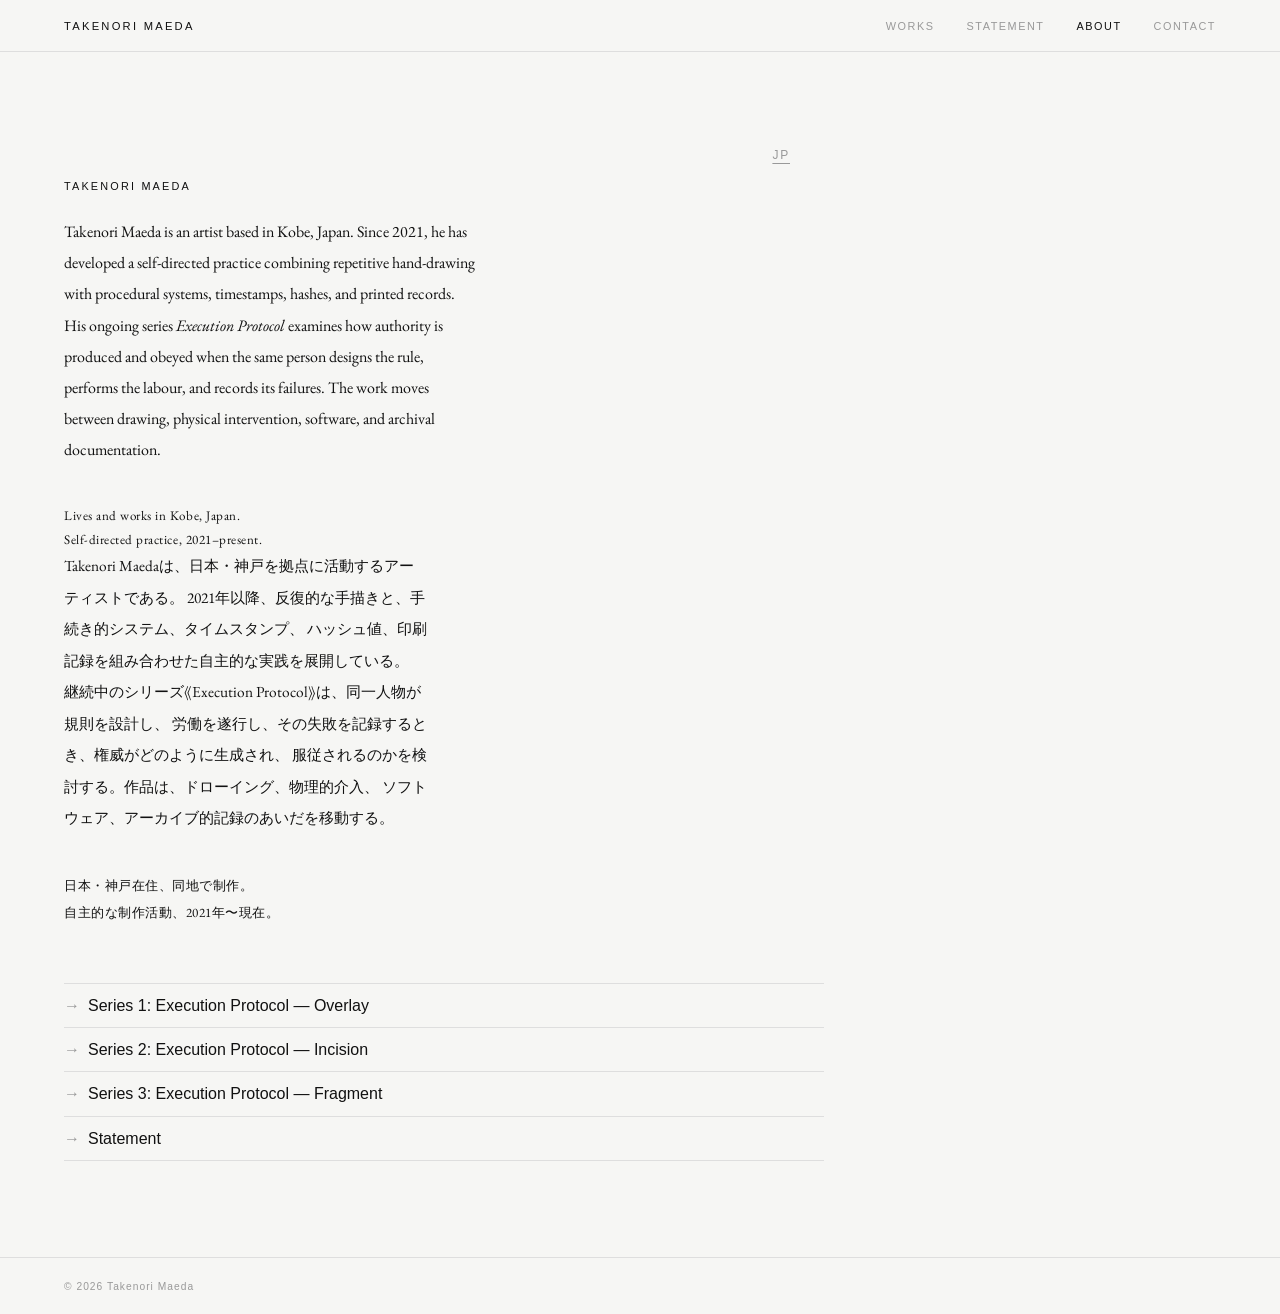
==== commit c552f92a: "Add files via upload" ====
--- a/about.html
+++ b/about.html
@@ -8,19 +8,49 @@
     name="description"
     content="Takenori Maeda is an artist based in Kobe, Japan. His practice combines repetitive hand-drawing, procedural systems, timestamps, hashes, and physical records."
   />
+
   <link rel="stylesheet" href="assets/css/style.css" />
   <link rel="preconnect" href="https://fonts.googleapis.com" />
   <link rel="preconnect" href="https://fonts.gstatic.com" crossorigin />
   <link
-    href="https://fonts.googleapis.com/css2?family=EB+Garamond:ital,wght@0,400;0,500;1,400&display=swap"
+    href="https://fonts.googleapis.com/css2?family=EB+Garamond:ital,wght@0,400;0,500;1,400&family=Shippori+Mincho:wght@400;500&display=swap"
     rel="stylesheet"
   />
+
+  <style>
+    .about-inner {
+      position: relative;
+      max-width: 760px;
+      padding-top: 2rem;
+      text-align: left;
+    }
+
+    .about-language-block[lang="en"] {
+      font-family: var(--font-serif, "EB Garamond", serif);
+    }
+
+    .about-language-block[lang="ja"] {
+      font-family: var(--font-mincho, "Shippori Mincho", serif);
+    }
+
+    .about-language-block[lang="ja"] .about-statement {
+      line-height: 2.05;
+    }
+
+    .about-status {
+      margin-top: 2.4rem;
+      font-size: 0.82rem;
+      line-height: 1.8;
+      letter-spacing: 0.04em;
+    }
+  </style>
 </head>
 
 <body class="page-about">
 
   <header class="site-header">
     <a href="index.html" class="site-title">TAKENORI MAEDA</a>
+
     <nav class="site-nav">
       <a href="works.html" class="nav-link">Works</a>
       <a href="statement.html" class="nav-link">Statement</a>
@@ -31,47 +61,79 @@
 
   <main class="about-page">
 
-    <section
-      class="about-bio"
-      style="display: block; max-width: 760px; text-align: left;"
-    >
+    <div class="about-inner">
+      <button
+        class="lang-toggle"
+        type="button"
+        aria-label="Toggle language"
+        style="z-index: 10;"
+      >
+        JP
+      </button>
+
       <h1 class="about-name">TAKENORI MAEDA</h1>
 
-      <div
-        class="about-statement"
-        style="font-size: 1rem; line-height: 1.95;"
-      >
-        <p>
-          Takenori Maeda is an artist based in Kobe, Japan. Since 2021,
-          he has developed a self-directed practice combining repetitive
-          hand-drawing with procedural systems, timestamps, hashes, and
-          printed records.
+      <!-- English -->
+      <section class="about-language-block" lang="en">
+        <div
+          class="about-statement"
+          style="font-size: 1rem; line-height: 1.95;"
+        >
+          <p>
+            Takenori Maeda is an artist based in Kobe, Japan. Since 2021,
+            he has developed a self-directed practice combining repetitive
+            hand-drawing with procedural systems, timestamps, hashes, and
+            printed records.
+          </p>
+
+          <p>
+            His ongoing series <em>Execution Protocol</em> examines how
+            authority is produced and obeyed when the same person designs
+            the rule, performs the labour, and records its failures. The
+            work moves between drawing, physical intervention, software,
+            and archival documentation.
+          </p>
+        </div>
+
+        <p class="about-statement about-status">
+          Lives and works in Kobe, Japan.<br />
+          Self-directed practice, 2021–present.
         </p>
+      </section>
 
-        <p>
-          His ongoing series <em>Execution Protocol</em> examines how
-          authority is produced and obeyed when the same person designs
-          the rule, performs the labour, and records its failures. The
-          work moves between drawing, physical intervention, software,
-          and archival documentation.
+      <!-- 日本語 -->
+      <section class="about-language-block" lang="ja">
+        <div
+          class="about-statement"
+          style="font-size: 0.96rem;"
+        >
+          <p>
+            Takenori Maedaは、日本・神戸を拠点に活動するアーティストである。
+            2021年以降、反復的な手描きと、手続き的システム、タイムスタンプ、
+            ハッシュ値、印刷記録を組み合わせた自主的な実践を展開している。
+          </p>
+
+          <p>
+            継続中のシリーズ《Execution Protocol》は、同一人物が規則を設計し、
+            労働を遂行し、その失敗を記録するとき、権威がどのように生成され、
+            服従されるのかを検討する。作品は、ドローイング、物理的介入、
+            ソフトウェア、アーカイブ的記録のあいだを移動する。
+          </p>
+        </div>
+
+        <p class="about-statement about-status">
+          日本・神戸在住、同地で制作。<br />
+          自主的な制作活動、2021年〜現在。
         </p>
-      </div>
+      </section>
 
-      <p
-        class="about-statement"
-        style="margin-top: 2.4rem; font-size: 0.82rem; line-height: 1.8; letter-spacing: 0.04em;"
-      >
-        Lives and works in Kobe, Japan.<br />
-        Self-directed practice, 2021–present.
-      </p>
-    </section>
-
-    <nav class="series-nav">
-      <a href="works.html">Series 1: Execution Protocol — Overlay</a>
-      <a href="incision.html">Series 2: Execution Protocol — Incision</a>
-      <a href="fragment.html">Series 3: Execution Protocol — Fragment</a>
-      <a href="statement.html">Statement</a>
-    </nav>
+      <nav class="series-nav">
+        <a href="works.html">Series 1: Execution Protocol — Overlay</a>
+        <a href="incision.html">Series 2: Execution Protocol — Incision</a>
+        <a href="fragment.html">Series 3: Execution Protocol — Fragment</a>
+        <a href="statement.html">Statement</a>
+      </nav>
+    </div>
 
   </main>
 
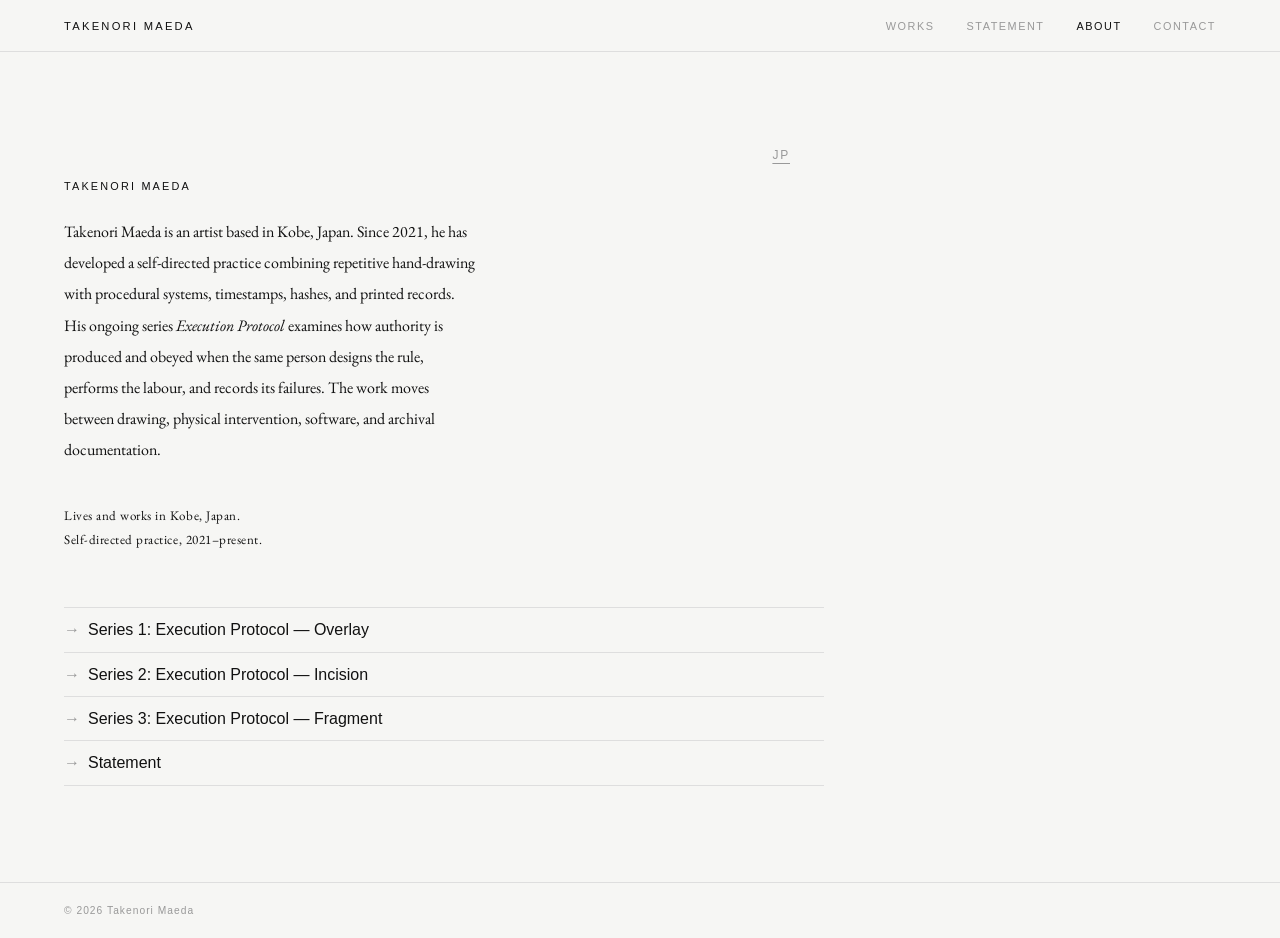
==== commit 95c73230: "Add files via upload" ====
--- a/about.html
+++ b/about.html
@@ -25,15 +25,27 @@
       text-align: left;
     }
 
-    .about-language-block[lang="en"] {
+    /* English and Japanese must follow the same switching system
+       used on Statement / Incision / Fragment pages. */
+    .about-language-block.en {
       font-family: var(--font-serif, "EB Garamond", serif);
+      display: block;
     }
 
-    .about-language-block[lang="ja"] {
+    .about-language-block.jp {
       font-family: var(--font-mincho, "Shippori Mincho", serif);
+      display: none;
     }
 
-    .about-language-block[lang="ja"] .about-statement {
+    body.show-jp .about-language-block.en {
+      display: none;
+    }
+
+    body.show-jp .about-language-block.jp {
+      display: block;
+    }
+
+    .about-language-block.jp .about-statement {
       line-height: 2.05;
     }
 
@@ -60,8 +72,8 @@
   </header>
 
   <main class="about-page">
+    <div class="about-inner">
 
-    <div class="about-inner">
       <button
         class="lang-toggle"
         type="button"
@@ -74,7 +86,7 @@
       <h1 class="about-name">TAKENORI MAEDA</h1>
 
       <!-- English -->
-      <section class="about-language-block" lang="en">
+      <section class="about-language-block en" lang="en">
         <div
           class="about-statement"
           style="font-size: 1rem; line-height: 1.95;"
@@ -102,7 +114,7 @@
       </section>
 
       <!-- 日本語 -->
-      <section class="about-language-block" lang="ja">
+      <section class="about-language-block jp" lang="ja">
         <div
           class="about-statement"
           style="font-size: 0.96rem;"
@@ -133,8 +145,8 @@
         <a href="fragment.html">Series 3: Execution Protocol — Fragment</a>
         <a href="statement.html">Statement</a>
       </nav>
+
     </div>
-
   </main>
 
   <footer class="site-footer">
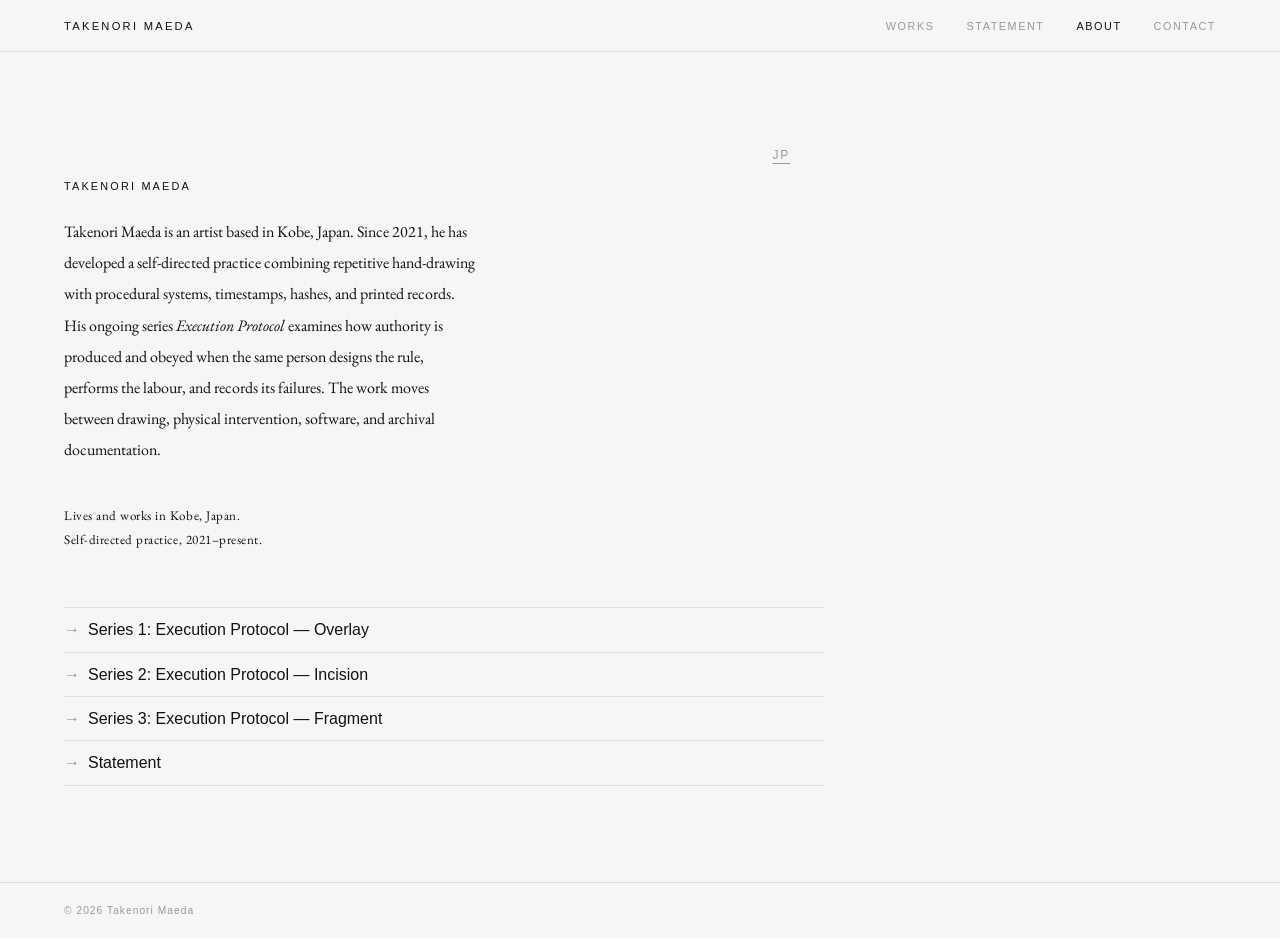
==== commit aeb1a1b7: "Add files via upload" ====
--- a/about.html
+++ b/about.html
@@ -150,7 +150,7 @@
   </main>
 
   <footer class="site-footer">
-    <span>&copy; <span id="year"></span> Takenori Maeda</span>
+    <p>© 2026 Takenori Maeda</p>
   </footer>
 
   <script src="assets/js/main.js"></script>
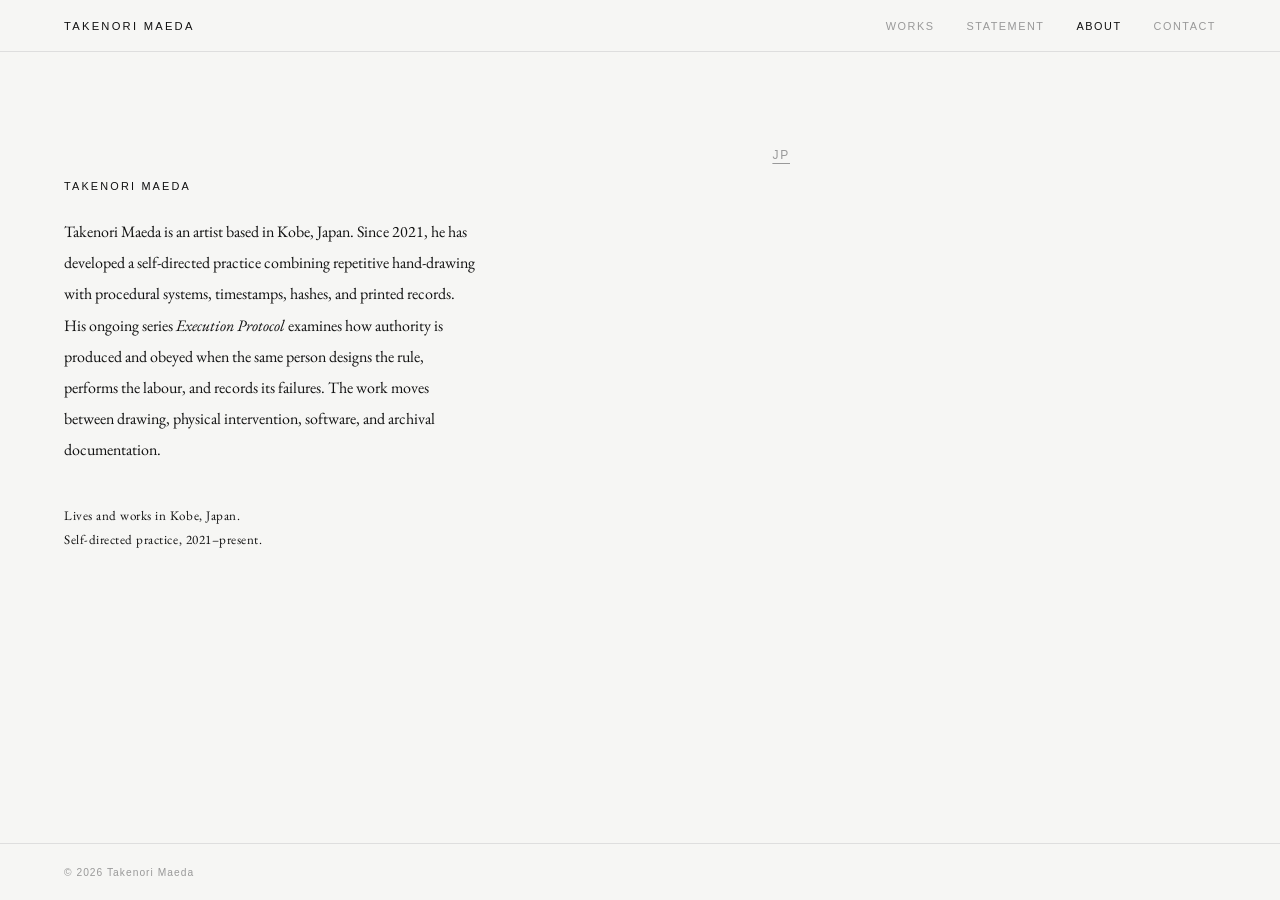
==== commit ffc31ff1: "Add files via upload" ====
--- a/about.html
+++ b/about.html
@@ -139,13 +139,6 @@
         </p>
       </section>
 
-      <nav class="series-nav">
-        <a href="works.html">Series 1: Execution Protocol — Overlay</a>
-        <a href="incision.html">Series 2: Execution Protocol — Incision</a>
-        <a href="fragment.html">Series 3: Execution Protocol — Fragment</a>
-        <a href="statement.html">Statement</a>
-      </nav>
-
     </div>
   </main>
 
